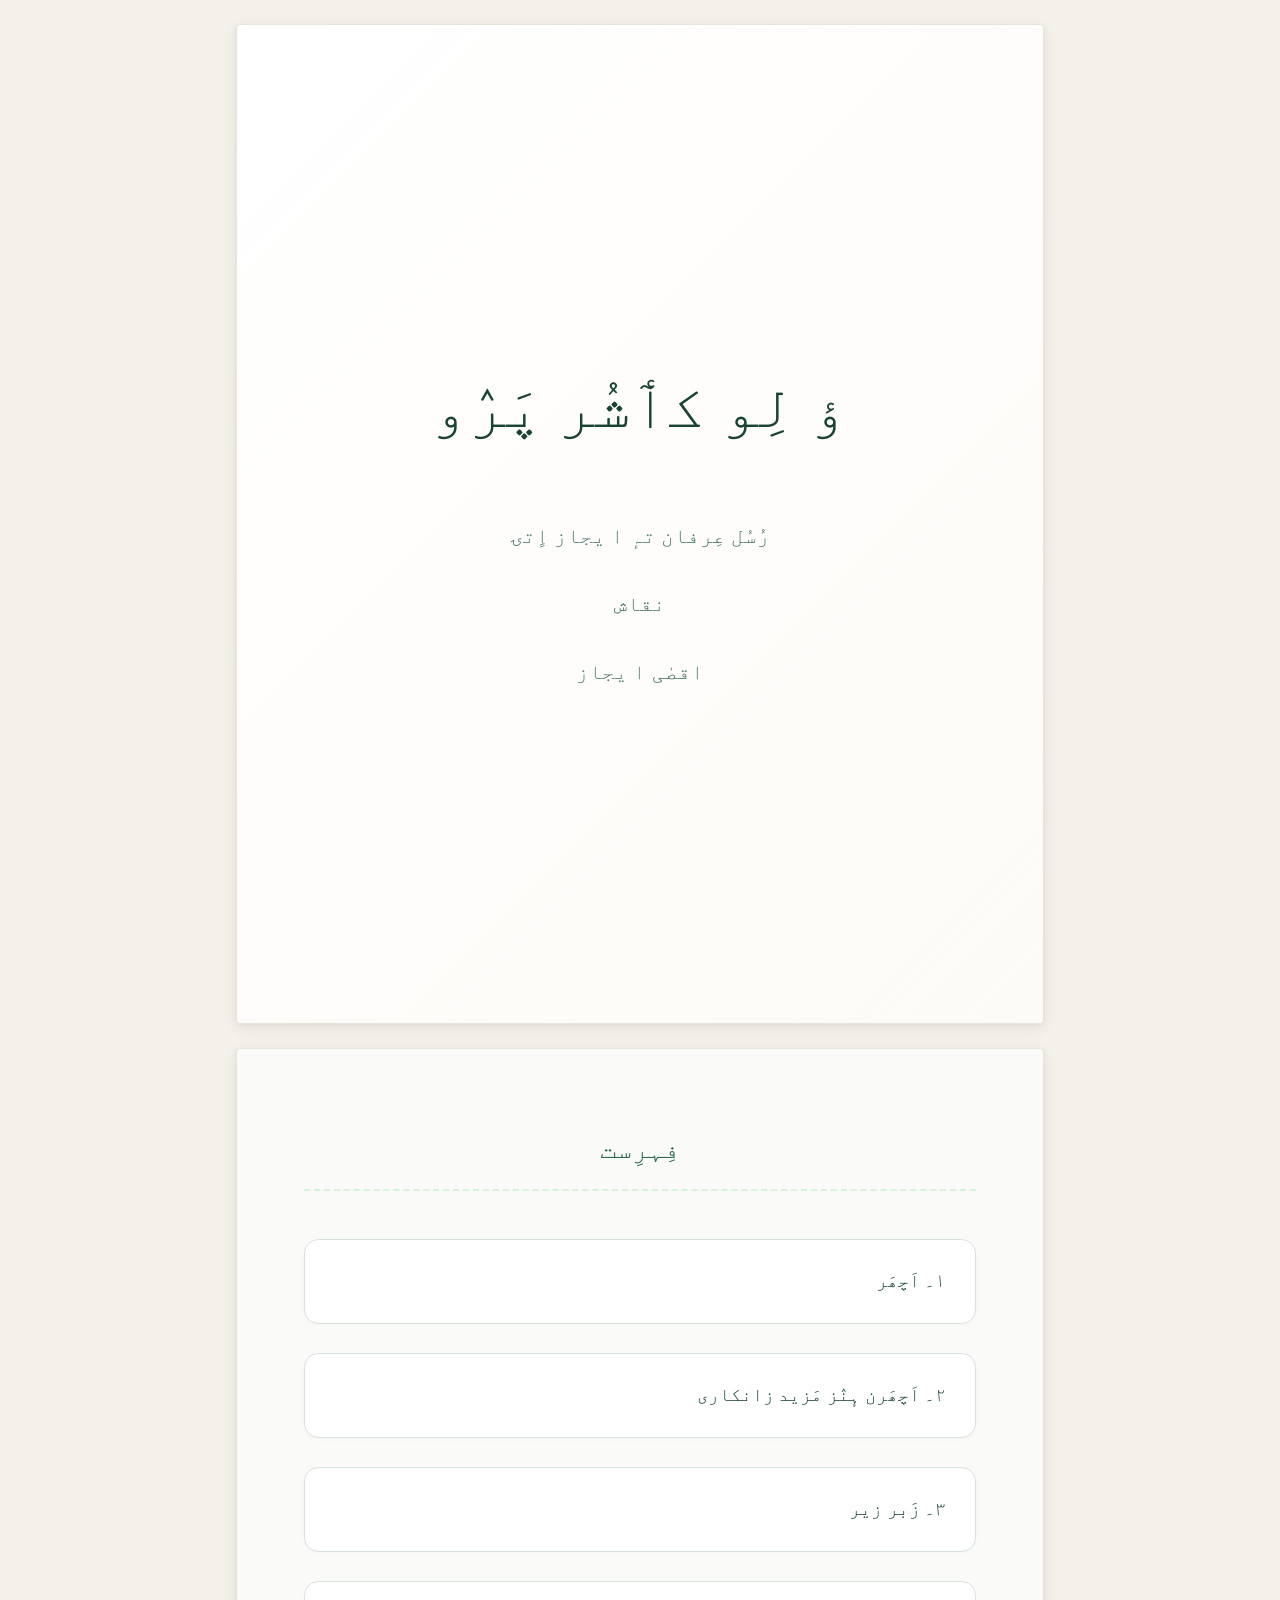
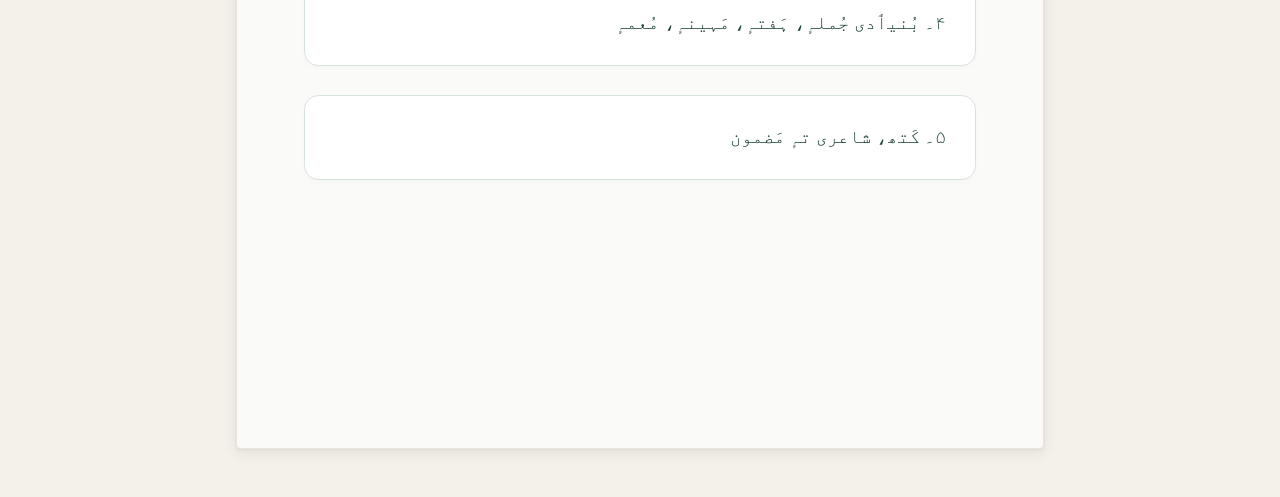
==== index.html @ 14cf5150 "Add files via upload" ====
<!DOCTYPE html>
<!--
  dir="rtl"  -> everything inside flows right to left
  lang="ks"  -> language code for Kashmiri
-->
<html lang="ks" dir="rtl">
<head>
  <meta charset="UTF-8">

  <!-- Makes the page fit the phone screen instead of shrinking like a desktop site -->
  <meta name="viewport" content="width=device-width, initial-scale=1">

  <title>ؤ لِو کٲشُر پَرٛو</title>

  <!-- Connects the shared style file (the font is loaded inside it) -->
  <link rel="stylesheet" href="style.css">
</head>
<body>

  <!-- Page 1: title page -->
  <section class="page title-page">
    <h1>ؤ لِو کٲشُر پَرٛو</h1>
    <p class="author">رُسُل عِرفان تہٕ ا یجاز اٍتۍ</p>
    <p class="author">نقاش</p>
    <p class="author">اقصٰی ا یجاز</p>
  </section>

  <!-- Page 2: contents (each link opens one section of the book) -->
  <section class="page">
    <h2>فِہرِست</h2>

    <ul class="contents">
      <li><a href="01-alphabet.html">۱۔ اَچھَر</a></li>
      <li><a href="02-consonants.html">۲۔ اَچھَرن ہٕنٛز مَزید زانکاری</a></li>
      <li><a href="03-vowels.html">۳۔ زَبر زیر</a></li>
      <li><a href="04-basics.html">۴۔ بُنیٲدی جُملہٕ، ہَفتہٕ، مَہینہٕ، مُعمہٕ</a></li>
      <li><a href="05-stories.html">۵۔ کَتھ، شاعری تہٕ مَضمون</a></li>
    </ul>
  </section>

</body>
</html>
---- style.css ----
/* ==========================================================
SHARED STYLE FILE FOR THE WHOLE BOOK
Used by index.html and every section (01-alphabet.html, ...).

Contents
1. Font
2. Basic setup
3. The page
4. Text elements
5. Title page
6. Contents list (index.html)
7. Letter boxes with pictures (section 1)
8. All letters grid (section 1)
9. Phone screens
10. Printing (7 x 10 inch book)
========================================================== */

/* ==========================================================

FONT
========================================================== */

@font-face {
font-family: 'Gulmarg Nastaleeq';
src: local('Gulmarg Nastaleeq'),
url('fonts/GulmargNastaleeq.ttf') format('truetype');
}

/* ==========================================================
2. BASIC SETUP (screen)
========================================================== */

{
box-sizing: border-box;
}

body {
margin: 0;
padding: 1.5rem 0;
background: #f4f1ea;         /* Warm desk / background tone */
}

/* ==========================================================
3. THE PAGE
========================================================== */

.page {
width: 7in;
max-width: 100%;
min-height: 9in;
margin: 0 auto 1.5rem;
padding: 0.7in;
background: #fafaf8;         /* Soft warm paper color */
box-shadow: 0 4px 15px rgba(44, 30, 20, 0.08), 0 1px 3px rgba(0, 0, 0, 0.05);
border: 1px solid #e8e4db;
border-radius: 4px;

font-family: 'Gulmarg Nastaleeq', serif;
font-size: 14pt;
line-height: 2.4;
color: #2b2b2b;              /* Dark charcoal for better readability than harsh black */
text-align: start;
font-synthesis: none;
}

/* ==========================================================
4. TEXT ELEMENTS
========================================================== */

h1 {
font-size: 46pt;
font-weight: normal;
margin: 0 0 0.5em;
text-align: center;
color: #1b4332;              /* Deep emerald green */
}

h2 {
font-size: 20pt;
font-weight: normal;
margin: 0 0 0.8em;
text-align: center;
color: #2d6a4f;              /* Soft dark green */
border-bottom: 2px dashed #d8f3dc;
padding-bottom: 0.3em;
}

h3 {
font-size: 16pt;
font-weight: normal;
margin: 1.2em 0 0.4em;
color: #c05c19;              /* Warm terracotta accents */
}

p {
margin: 0 0 0.8em;
text-indent: 1.5em;
}

ul {
margin: 0 0 1em;
padding-inline-start: 1.5em;
}

blockquote {
margin: 1.2em 1em;
padding-inline-start: 1em;
border-inline-start: 4px solid #b8860b;   /* Muted gold line */
font-size: 13pt;
color: #4a3b32;
background: #faf6ed;
padding: 0.5em 1em;
border-radius: 0 8px 8px 0;
}

/* ==========================================================
5. TITLE PAGE
========================================================== */

.title-page {
display: flex;
flex-direction: column;
justify-content: center;
text-align: center;
background: linear-gradient(135deg, #ffffff 0%, #fdfbf7 100%);
}

.author {
font-size: 16pt;
text-indent: 0;
color: #52796f;
}

/* ==========================================================
6. CONTENTS LIST (index.html)
========================================================== */

.contents {
list-style: none;
margin: 0.5in 0 0;
padding: 0;
}

.contents li {
margin: 0 0 0.3in;
}

.contents a {
display: block;
padding: 0.2in 0.3in;
border: 1px solid #d8e2dc;
border-radius: 0.15in;
color: #1b4332;
text-decoration: none;
background: #ffffff;
box-shadow: 0 2px 5px rgba(0,0,0,0.02);
transition: all 0.2s ease;
}

.contents a:hover {
background: #e8f5e9;         /* Mint tint on hover */
border-color: #74c69d;
transform: translateY(-1px);
}

/* ==========================================================
7. LETTER BOXES WITH PICTURES (section 1)
========================================================== */

.letters {
display: grid;
grid-template-columns: repeat(2, 1fr);
gap: 0.2in;
margin-top: 0;
}

.letter {
position: relative;
overflow: hidden;
display: flex;
align-items: flex-start;
justify-content: flex-start;
height: 2.0in;
border: 1px solid #e0d7c6;
font-size: 24pt;
line-height: 1.0;
border-radius: 0.15in;
padding: 0.2in 0.2in 0 0;
background-color: #ffffff;
box-shadow: 0 2px 6px rgba(0,0,0,0.03);
}

.letter .char {
position: relative;
z-index: 1;
color: #1b4332;
font-weight: bold;
}

.letter img {
position: absolute;
top: 0.25in;
right: 0.25in;
bottom: 0.25in;
left: 0.25in;
width: calc(100% - 0.5in);
height: calc(100% - 0.5in);
object-fit: contain;
}

.letter .word {
position: absolute;
bottom: 0.12in;
left: 0.15in;
z-index: 1;
font-size: 13pt;
line-height: 1.6;
color: #c05c19;              /* Warm terracotta color */
font-weight: 500;
}

/* ==========================================================
8. ALL LETTERS & CONSONANTS GRIDS
========================================================== */

.allletters {
display: grid;
grid-template-columns: repeat(6, 1fr);
gap: 0.08in;
margin-top: 0;
}

.allletter {
display: flex;
align-items: center;
justify-content: center;
height: 0.75in;
border: 1px solid #f3e5ab;
border-radius: 0.12in;
font-size: 22pt;
line-height: 1.6;
background-color: #fff9e6;    /* Soft warm cream tint */
color: #2c3e50;
box-shadow: 0 1px 3px rgba(0,0,0,0.03);
}

.consonants {
display: grid;
grid-template-columns: repeat(4, 1fr);
gap: 0.10in;
margin-top: 0;
}

.consonant {
display: flex;
align-items: center;
justify-content: right;
height: 0.9in;
border: 1px solid #c8e6c9;
border-radius: 0.15in;
font-size: 17pt;
line-height: 1.6;
padding: 0 0.1in 0 0.1in;
background-color: #e8f5e9;    /* Gentle sage green tint */
color: #1b4332;
box-shadow: 0 1px 3px rgba(0,0,0,0.02);
gap: 0.4em;
}

.consonant .num {
display: flex;
align-items: top;
justify-content: right;
height: 0.9in;
font-size: 17pt;
line-height: 1.6;
padding: 0 0.1in 0 0.1in;
background-color: #e8f5e9;    /* Gentle sage green tint */
color: #1b4332;
gap: 0.4em;
}

/* ==========================================================
9. PHONE SCREENS
========================================================== */

@media (max-width: 600px) {
body {
padding: 0;
background: #ffffff;
}

.page {
margin: 0;
padding: 1.0rem;
min-height: 0;
box-shadow: none;
border: none;
border-bottom: 1px solid #eee;
font-size: 13pt;
}

h1 { font-size: 28pt; }
h2 { font-size: 18pt; }

.letter {
font-size: 20pt;
}

.allletter {
font-size: 18pt;
}
}

/* ==========================================================
10. PRINTING (7 x 10 inch book)
========================================================== */

@page {
size: 7in 10in;
margin: 0.5in 0;
}

@media print {
body {
padding: 0;
background: none;
}

.page {
width: 7in;
height: 9in;
min-height: 0;
margin: 0;
padding: 0.7in;
box-shadow: none;
border: none;
background: white;
overflow: hidden;
break-after: page;
page-break-after: always;
}

.page:last-child {
break-after: auto;
page-break-after: auto;
}
}
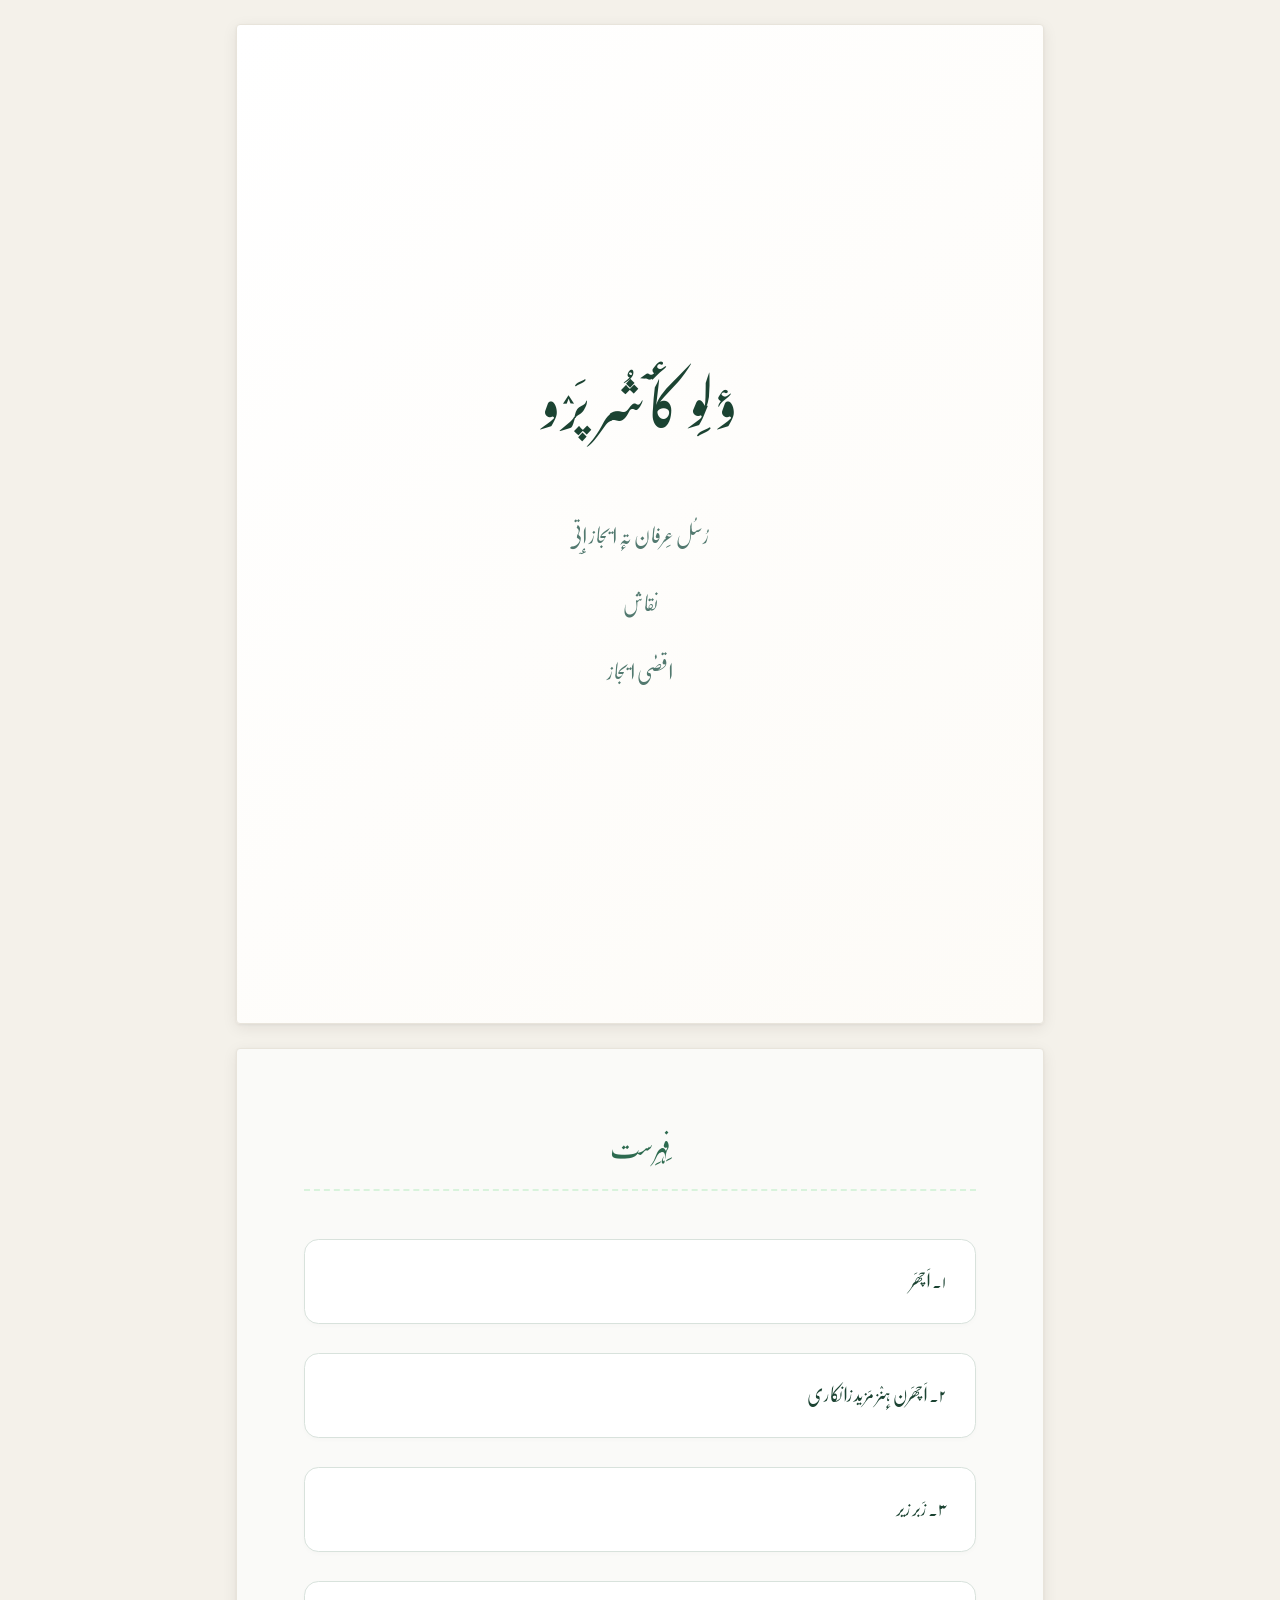
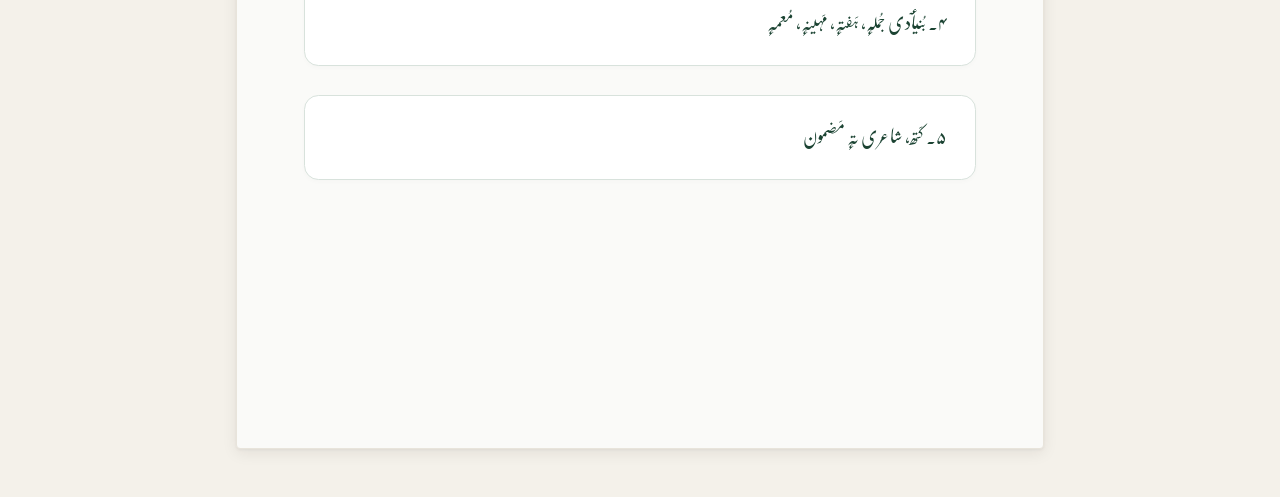
==== commit 86b178d3: "Update index.html" ====
--- a/index.html
+++ b/index.html
@@ -34,9 +34,9 @@
       <li><a href="02-consonants.html">۲۔ اَچھَرن ہٕنٛز مَزید زانکاری</a></li>
       <li><a href="03-vowels.html">۳۔ زَبر زیر</a></li>
       <li><a href="04-basics.html">۴۔ بُنیٲدی جُملہٕ، ہَفتہٕ، مَہینہٕ، مُعمہٕ</a></li>
-      <li><a href="05-stories.html">۵۔ کَتھ، شاعری تہٕ مَضمون</a></li>
+      <li><a href="05-advanced.html">۵۔ کَتھ، شاعری تہٕ مَضمون</a></li>
     </ul>
   </section>
 
 </body>
-</html>+</html>
--- a/style.css
+++ b/style.css
@@ -252,15 +252,16 @@
 }
 
 .consonant {
+position: relative !important;            /* lets .num be placed inside this box */
 display: flex;
 align-items: center;
 justify-content: right;
 height: 0.9in;
 border: 1px solid #c8e6c9;
 border-radius: 0.15in;
-font-size: 17pt;
-line-height: 1.6;
-padding: 0 0.1in 0 0.1in;
+font-size: 16pt;
+line-height: 0.6;
+padding: 0.0in 0.0in 0 0.0in;
 background-color: #e8f5e9;    /* Gentle sage green tint */
 color: #1b4332;
 box-shadow: 0 1px 3px rgba(0,0,0,0.02);
@@ -268,18 +269,13 @@
 }
 
 .consonant .num {
-display: flex;
-align-items: top;
-justify-content: right;
-height: 0.9in;
-font-size: 17pt;
-line-height: 1.6;
-padding: 0 0.1in 0 0.1in;
-background-color: #e8f5e9;    /* Gentle sage green tint */
-color: #1b4332;
-gap: 0.4em;
-}
-
+  position: absolute;
+  top: 0.05in;                   /* distance from the top edge */
+  right: 0.1in;                  /* distance from the right edge */
+  font-size: 10pt;
+  line-height: 1;
+  color: #5b5780;                /* readable on every tile color */
+}
 /* ==========================================================
 9. PHONE SCREENS
 ========================================================== */
@@ -345,4 +341,4 @@
 break-after: auto;
 page-break-after: auto;
 }
-}+}
